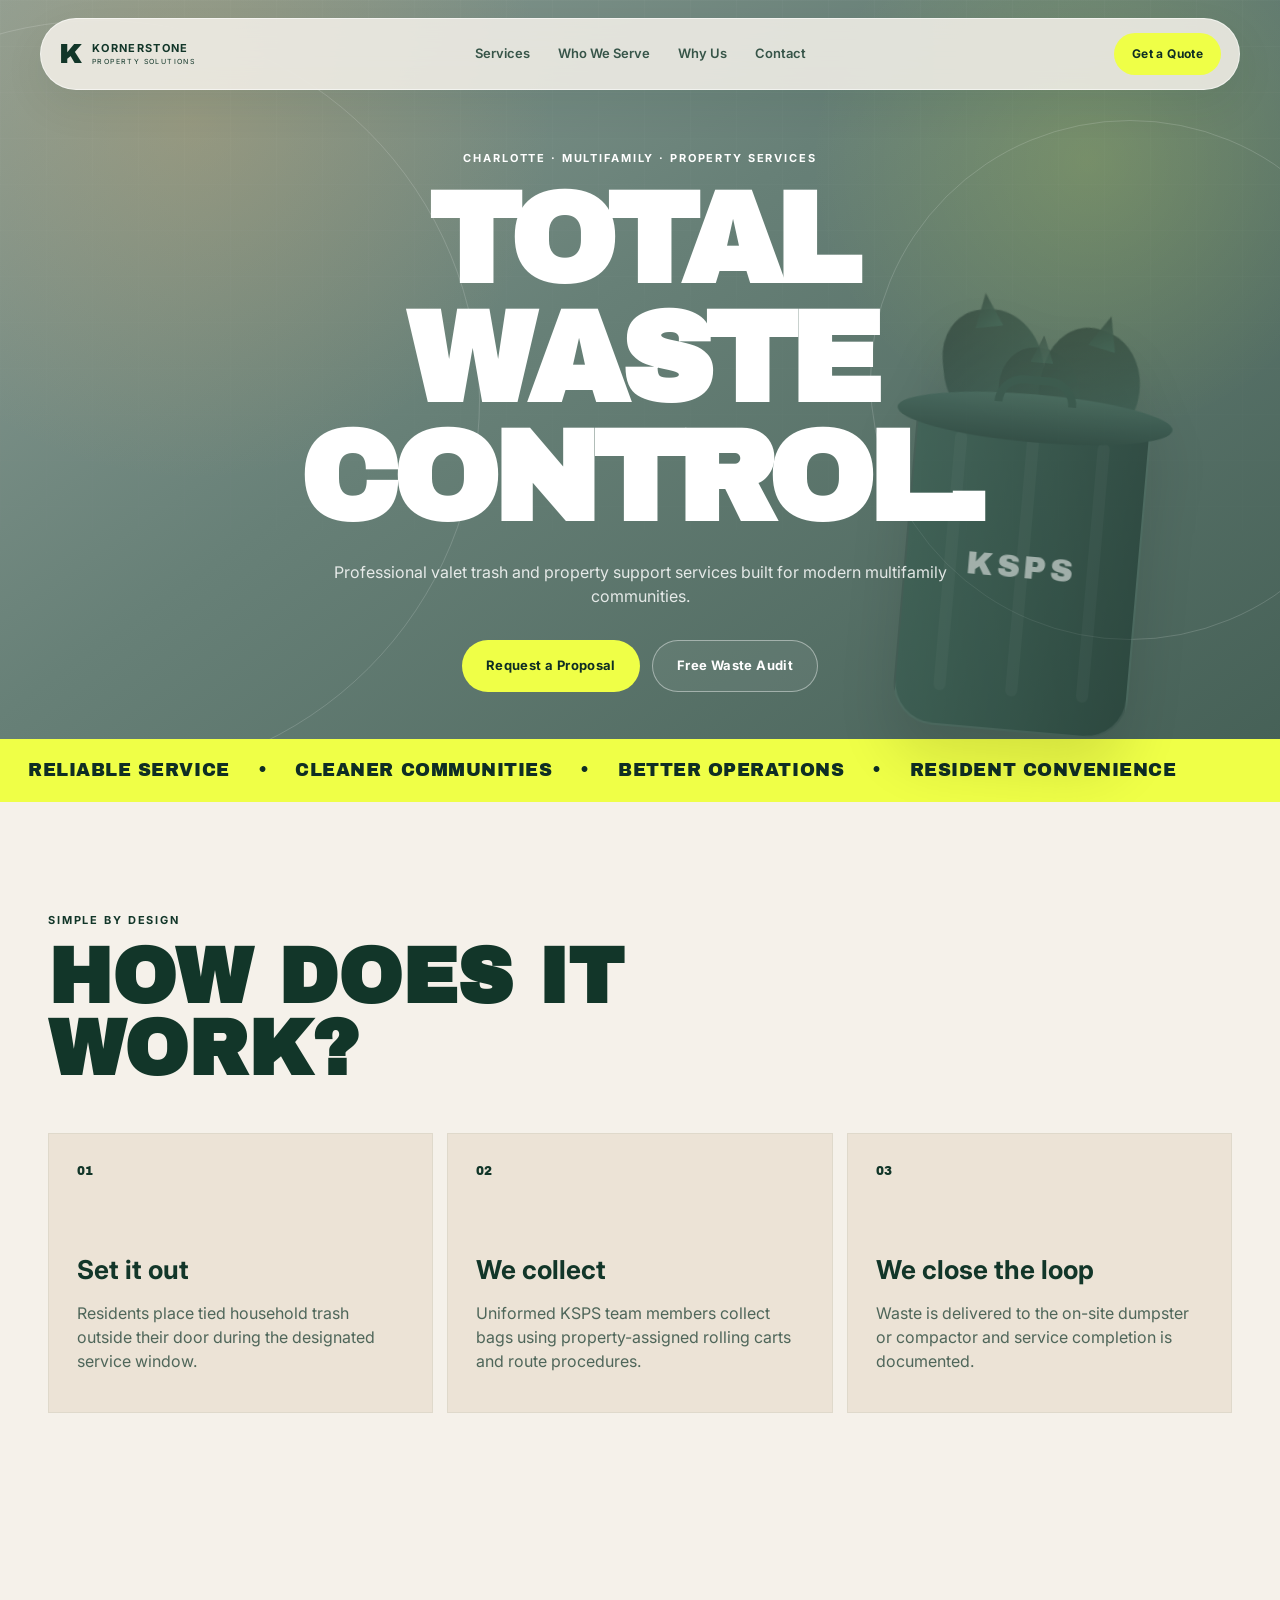
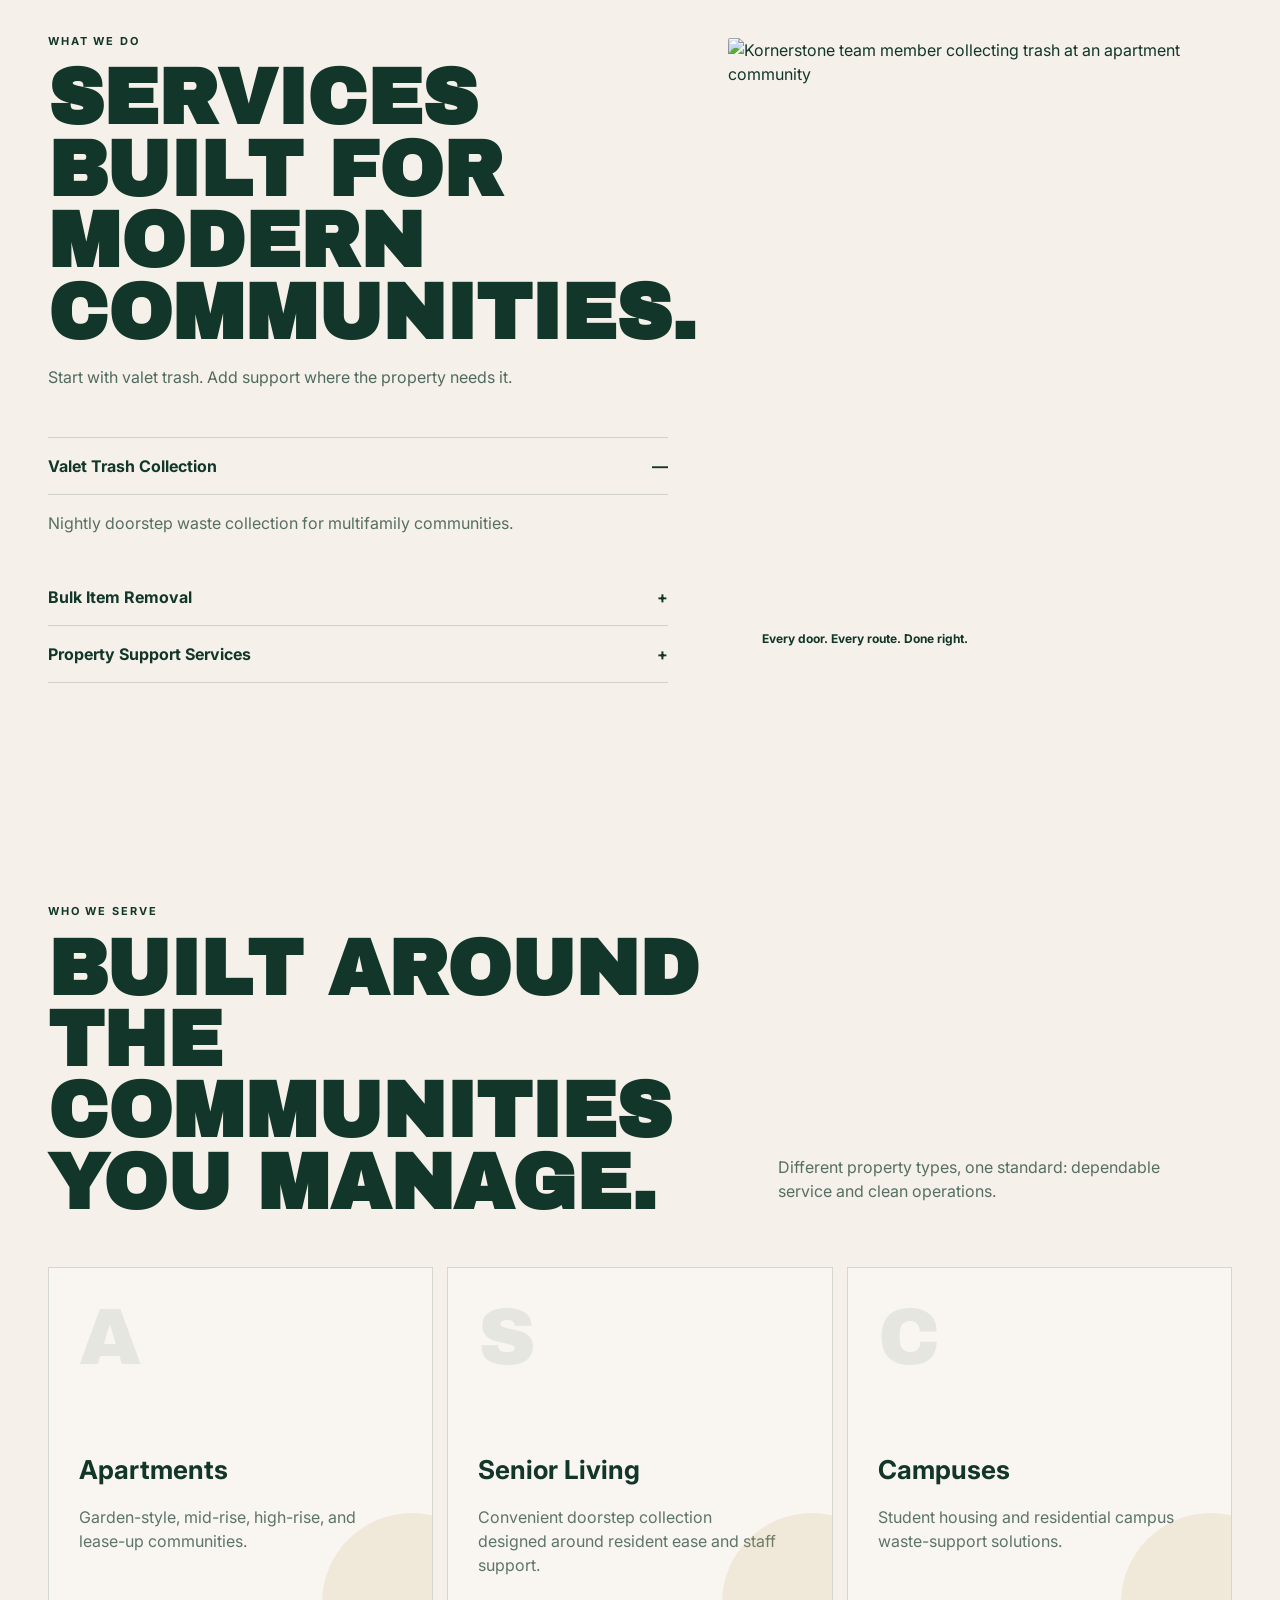
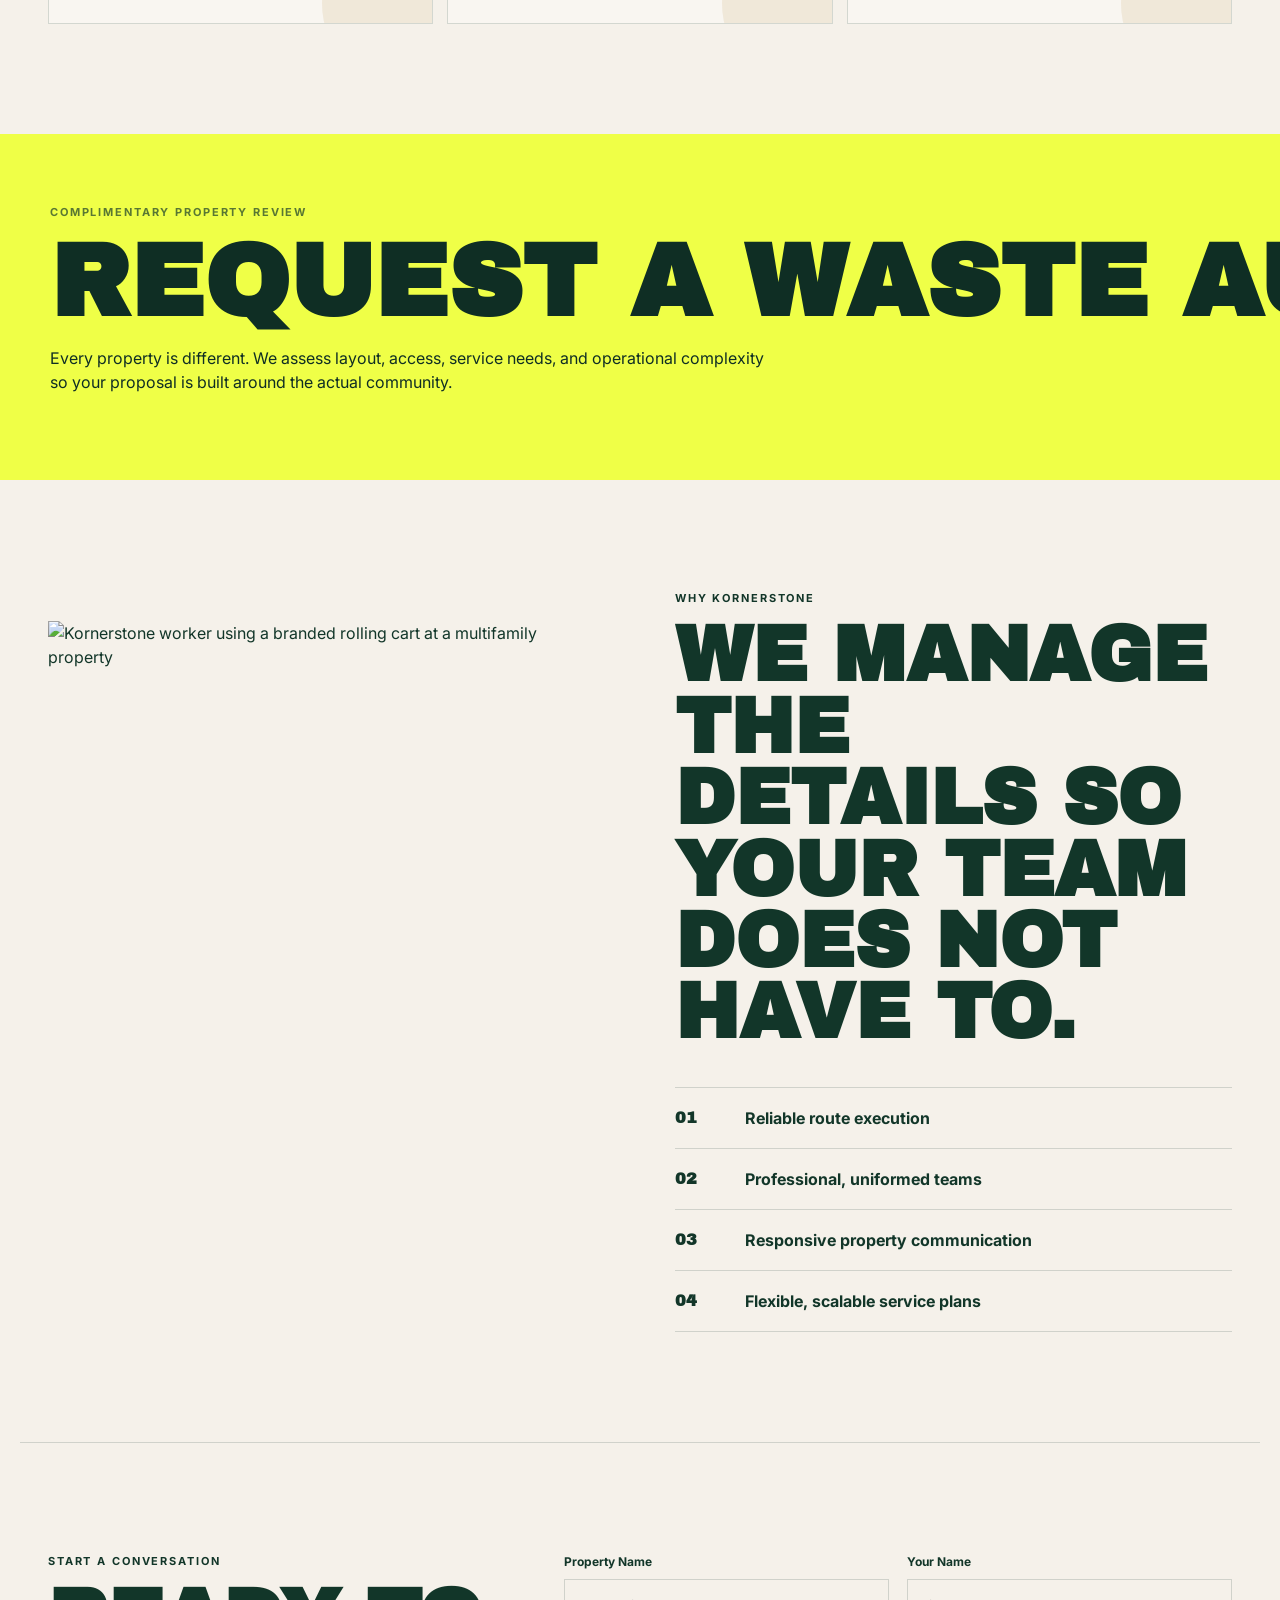
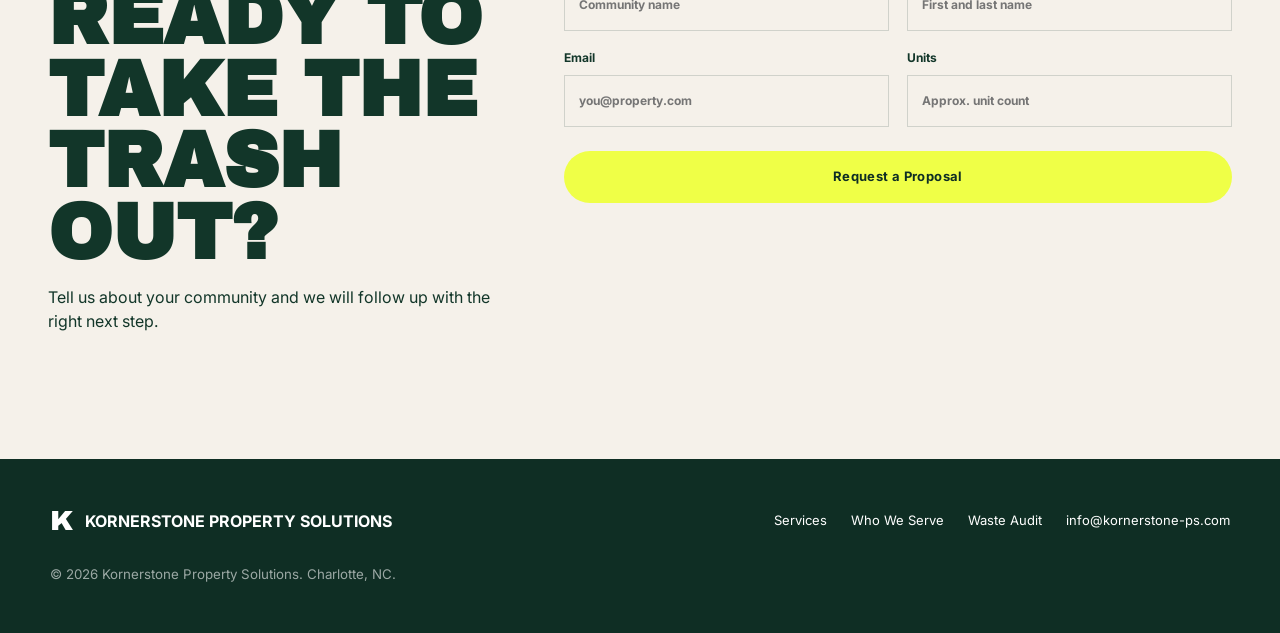
==== index.html @ bb7fffed "Add files via upload" ====
<!DOCTYPE html>
<html lang="en">
<head>
  <meta charset="UTF-8" />
  <meta name="viewport" content="width=device-width, initial-scale=1.0" />
  <meta name="description" content="Kornerstone Property Solutions provides valet trash and property support services for multifamily communities." />
  <title>Kornerstone Property Solutions | Total Waste Control</title>
  <link rel="preconnect" href="https://fonts.googleapis.com">
  <link rel="preconnect" href="https://fonts.gstatic.com" crossorigin>
  <link href="https://fonts.googleapis.com/css2?family=Archivo+Black&family=Inter:wght@400;500;600;700&display=swap" rel="stylesheet">
  <link rel="stylesheet" href="styles.css" />
</head>
<body>
  <header class="site-header">
    <a class="brand" href="#top" aria-label="Kornerstone Property Solutions home">
      <span class="brand-mark">K</span>
      <span class="brand-copy">
        <strong>KORNERSTONE</strong>
        <small>PROPERTY SOLUTIONS</small>
      </span>
    </a>

    <nav class="nav-links" aria-label="Primary navigation">
      <a href="#services">Services</a>
      <a href="#communities">Who We Serve</a>
      <a href="#why">Why Us</a>
      <a href="#contact">Contact</a>
    </nav>

    <a class="btn btn-accent btn-small" href="#proposal">Get a Quote</a>
  </header>

  <main id="top">
    <section class="hero">
      <div class="hero-orbit hero-orbit-1"></div>
      <div class="hero-orbit hero-orbit-2"></div>

      <div class="hero-copy">
        <p class="eyebrow">Charlotte · Multifamily · Property Services</p>
        <h1>TOTAL WASTE<br />CONTROL.</h1>
        <p class="hero-sub">
          Professional valet trash and property support services built for modern multifamily communities.
        </p>
        <div class="hero-actions">
          <a class="btn btn-accent" href="#proposal">Request a Proposal</a>
          <a class="btn btn-ghost" href="#audit">Free Waste Audit</a>
        </div>
      </div>

      <div class="trash-can-stage" aria-hidden="true">
        <div class="lid">
          <span class="lid-handle"></span>
        </div>
        <div class="can">
          <div class="can-rib rib-1"></div>
          <div class="can-rib rib-2"></div>
          <div class="can-rib rib-3"></div>
          <div class="can-brand">KSPS</div>
        </div>
        <div class="bag bag-a"></div>
        <div class="bag bag-b"></div>
        <div class="bag bag-c"></div>
      </div>

      <div class="hero-ticker" aria-hidden="true">
        <span>RELIABLE SERVICE</span><span>•</span><span>CLEANER COMMUNITIES</span><span>•</span>
        <span>BETTER OPERATIONS</span><span>•</span><span>RESIDENT CONVENIENCE</span>
      </div>
    </section>

    <section class="how section-shell">
      <div class="section-heading">
        <p class="eyebrow">Simple by design</p>
        <h2>How does it work?</h2>
      </div>
      <div class="step-grid">
        <article class="step-card">
          <span class="step-num">01</span>
          <h3>Set it out</h3>
          <p>Residents place tied household trash outside their door during the designated service window.</p>
        </article>
        <article class="step-card">
          <span class="step-num">02</span>
          <h3>We collect</h3>
          <p>Uniformed KSPS team members collect bags using property-assigned rolling carts and route procedures.</p>
        </article>
        <article class="step-card">
          <span class="step-num">03</span>
          <h3>We close the loop</h3>
          <p>Waste is delivered to the on-site dumpster or compactor and service completion is documented.</p>
        </article>
      </div>
    </section>

    <section id="services" class="services section-shell">
      <div class="services-copy">
        <p class="eyebrow">What we do</p>
        <h2>Services built for modern communities.</h2>
        <p class="section-intro">Start with valet trash. Add support where the property needs it.</p>

        <div class="accordion">
          <button class="accordion-row active" type="button">
            <span>Valet Trash Collection</span>
            <span>—</span>
          </button>
          <div class="accordion-panel open">
            <p>Nightly doorstep waste collection for multifamily communities.</p>
          </div>

          <button class="accordion-row" type="button">
            <span>Bulk Item Removal</span>
            <span>+</span>
          </button>
          <div class="accordion-panel">
            <p>Scheduled support for mattresses, furniture, move-outs, and oversized disposal needs.</p>
          </div>

          <button class="accordion-row" type="button">
            <span>Property Support Services</span>
            <span>+</span>
          </button>
          <div class="accordion-panel">
            <p>Breezeway checks, common-area litter pickup, waste-area support, and custom porter tasks.</p>
          </div>
        </div>
      </div>

      <div class="service-visual">
        <img src="assets/service-evening.png" alt="Kornerstone team member collecting trash at an apartment community" />
        <div class="service-tag">Every door. Every route. Done right.</div>
      </div>
    </section>

    <section id="communities" class="communities section-shell">
      <div class="section-heading split-heading">
        <div>
          <p class="eyebrow">Who we serve</p>
          <h2>Built around the communities you manage.</h2>
        </div>
        <p>Different property types, one standard: dependable service and clean operations.</p>
      </div>

      <div class="community-grid">
        <article class="community-card">
          <span class="community-icon">A</span>
          <h3>Apartments</h3>
          <p>Garden-style, mid-rise, high-rise, and lease-up communities.</p>
        </article>
        <article class="community-card">
          <span class="community-icon">S</span>
          <h3>Senior Living</h3>
          <p>Convenient doorstep collection designed around resident ease and staff support.</p>
        </article>
        <article class="community-card">
          <span class="community-icon">C</span>
          <h3>Campuses</h3>
          <p>Student housing and residential campus waste-support solutions.</p>
        </article>
      </div>
    </section>

    <section id="audit" class="audit-band">
      <div class="audit-copy">
        <p class="eyebrow dark">Complimentary property review</p>
        <h2>REQUEST A WASTE AUDIT.</h2>
        <p>Every property is different. We assess layout, access, service needs, and operational complexity so your proposal is built around the actual community.</p>
      </div>
      <a class="btn btn-dark" href="YOUR_GOOGLE_FORM_URL" target="_blank" rel="noopener">Request Audit</a>
    </section>

    <section id="why" class="why section-shell">
      <div class="why-image">
        <img src="assets/service-outdoor.png" alt="Kornerstone worker using a branded rolling cart at a multifamily property" />
      </div>

      <div class="why-copy">
        <p class="eyebrow">Why Kornerstone</p>
        <h2>We manage the details so your team does not have to.</h2>
        <div class="why-list">
          <div><strong>01</strong><span>Reliable route execution</span></div>
          <div><strong>02</strong><span>Professional, uniformed teams</span></div>
          <div><strong>03</strong><span>Responsive property communication</span></div>
          <div><strong>04</strong><span>Flexible, scalable service plans</span></div>
        </div>
      </div>
    </section>

    <section id="proposal" class="proposal section-shell">
      <div class="proposal-copy">
        <p class="eyebrow">Start a conversation</p>
        <h2>Ready to take the trash out?</h2>
        <p>Tell us about your community and we will follow up with the right next step.</p>
      </div>

      <form class="lead-form" onsubmit="return false;">
        <label>
          Property Name
          <input type="text" name="property" placeholder="Community name" />
        </label>
        <label>
          Your Name
          <input type="text" name="name" placeholder="First and last name" />
        </label>
        <label>
          Email
          <input type="email" name="email" placeholder="you@property.com" />
        </label>
        <label>
          Units
          <input type="number" name="units" placeholder="Approx. unit count" />
        </label>
        <a class="btn btn-accent form-btn" href="YOUR_GOOGLE_FORM_URL" target="_blank" rel="noopener">Request a Proposal</a>
      </form>
    </section>
  </main>

  <footer id="contact" class="footer">
    <div>
      <span class="brand-mark footer-mark">K</span>
      <strong>KORNERSTONE PROPERTY SOLUTIONS</strong>
    </div>
    <div class="footer-links">
      <a href="#services">Services</a>
      <a href="#communities">Who We Serve</a>
      <a href="#audit">Waste Audit</a>
      <a href="mailto:info@kornerstone-ps.com">info@kornerstone-ps.com</a>
    </div>
    <small>© 2026 Kornerstone Property Solutions. Charlotte, NC.</small>
  </footer>

  <script src="main.js"></script>
</body>
</html>
---- styles.css ----
:root {
  --green: #123629;
  --green-2: #0f2e24;
  --gold: #c6a46a;
  --cream: #f5f1ea;
  --white: #ffffff;
  --charcoal: #1f1f1f;
  --acid: #efff47;
  --line: rgba(18, 54, 41, 0.16);
}

* { box-sizing: border-box; }
html { scroll-behavior: smooth; }
body {
  margin: 0;
  color: var(--green);
  background: var(--cream);
  font-family: "Inter", sans-serif;
  line-height: 1.5;
}

a { color: inherit; text-decoration: none; }
img { display: block; width: 100%; }

.site-header {
  position: fixed;
  z-index: 50;
  top: 18px;
  left: 50%;
  transform: translateX(-50%);
  width: min(1200px, calc(100% - 32px));
  display: grid;
  grid-template-columns: 1fr auto 1fr;
  align-items: center;
  gap: 24px;
  padding: 14px 18px;
  background: rgba(245, 241, 234, 0.86);
  backdrop-filter: blur(18px);
  border: 1px solid rgba(255,255,255,.55);
  border-radius: 999px;
  box-shadow: 0 16px 40px rgba(18,54,41,.08);
}

.brand { display: flex; align-items: center; gap: 10px; width: fit-content; }
.brand-mark {
  font-family: "Archivo Black", sans-serif;
  font-size: 28px;
  line-height: 1;
}
.brand-copy { display: flex; flex-direction: column; line-height: 1; }
.brand-copy strong { font-size: 11px; letter-spacing: .12em; }
.brand-copy small { font-size: 7px; letter-spacing: .2em; margin-top: 4px; }

.nav-links { display: flex; gap: 28px; font-size: 13px; font-weight: 600; }
.nav-links a { opacity: .82; }
.nav-links a:hover { opacity: 1; }

.site-header > .btn { justify-self: end; }

.btn {
  display: inline-flex;
  justify-content: center;
  align-items: center;
  min-height: 52px;
  padding: 0 24px;
  border-radius: 999px;
  font-size: 13px;
  font-weight: 700;
  letter-spacing: .03em;
  transition: .2s ease;
}
.btn:hover { transform: translateY(-2px); }
.btn-small { min-height: 42px; padding: 0 18px; font-size: 12px; }
.btn-accent { background: var(--acid); color: var(--green-2); }
.btn-ghost { border: 1px solid rgba(255,255,255,.42); color: white; background: rgba(255,255,255,.06); }
.btn-dark { background: var(--green-2); color: white; }

.hero {
  position: relative;
  min-height: 780px;
  overflow: hidden;
  display: grid;
  place-items: center;
  padding: 150px 24px 110px;
  background:
    radial-gradient(circle at 15% 15%, rgba(198,164,106,.32), transparent 28%),
    radial-gradient(circle at 85% 20%, rgba(239,255,71,.16), transparent 22%),
    linear-gradient(145deg, #8d9e96 0%, #678077 42%, #445f55 100%);
  color: white;
}

.hero::after {
  content: "";
  position: absolute;
  inset: 0;
  background-image: linear-gradient(rgba(255,255,255,.025) 1px, transparent 1px),
                    linear-gradient(90deg, rgba(255,255,255,.025) 1px, transparent 1px);
  background-size: 46px 46px;
  mask-image: linear-gradient(to bottom, black, transparent 88%);
}

.hero-copy {
  position: relative;
  z-index: 4;
  max-width: 860px;
  text-align: center;
}
.eyebrow {
  margin: 0 0 14px;
  font-size: 11px;
  font-weight: 700;
  letter-spacing: .17em;
  text-transform: uppercase;
}
.eyebrow.dark { color: rgba(18,54,41,.68); }

.hero h1, h2 {
  font-family: "Archivo Black", sans-serif;
  text-transform: uppercase;
  line-height: .93;
  margin: 0;
}
.hero h1 {
  font-size: clamp(64px, 10vw, 150px);
  letter-spacing: -.055em;
}
.hero-sub {
  max-width: 640px;
  margin: 22px auto 0;
  font-size: 16px;
  color: rgba(255,255,255,.84);
}
.hero-actions { margin-top: 32px; display: flex; gap: 12px; justify-content: center; flex-wrap: wrap; }

.trash-can-stage {
  position: absolute;
  z-index: 2;
  width: 330px;
  height: 420px;
  right: 7%;
  bottom: 70px;
  transform: rotate(5deg);
  opacity: .45;
  filter: drop-shadow(0 35px 30px rgba(0,0,0,.25));
}
.can {
  position: absolute;
  bottom: 0;
  left: 48px;
  width: 235px;
  height: 315px;
  border-radius: 14px 14px 42px 42px;
  background: linear-gradient(90deg, #264f42, #173b30 52%, #09261e);
  border: 2px solid rgba(255,255,255,.16);
}
.lid {
  position: absolute;
  top: 82px;
  left: 28px;
  width: 276px;
  height: 48px;
  border-radius: 50%;
  background: linear-gradient(#365f53, #0b281f);
  z-index: 5;
}
.lid-handle {
  position: absolute;
  width: 82px;
  height: 28px;
  border: 8px solid #173b30;
  border-bottom: 0;
  border-radius: 30px 30px 0 0;
  top: -18px;
  left: 96px;
}
.can-rib {
  position: absolute;
  top: 18px;
  width: 12px;
  height: 260px;
  background: rgba(255,255,255,.06);
  border-radius: 99px;
}
.rib-1 { left: 38px; }
.rib-2 { left: 110px; }
.rib-3 { right: 38px; }
.can-brand {
  position: absolute;
  left: 50%;
  top: 48%;
  transform: translate(-50%,-50%);
  font-family: "Archivo Black", sans-serif;
  letter-spacing: .12em;
  font-size: 32px;
}
.bag {
  position: absolute;
  width: 100px;
  height: 115px;
  border-radius: 44% 56% 50% 50%;
  background: linear-gradient(145deg, rgba(8,24,19,.92), rgba(37,82,68,.88));
  filter: blur(.15px);
}
.bag::before {
  content: "";
  position: absolute;
  top: -16px;
  left: 36px;
  width: 28px;
  height: 34px;
  background: inherit;
  clip-path: polygon(50% 0, 100% 100%, 0 100%);
}
.bag-a { top: 0; left: 70px; transform: rotate(-11deg); }
.bag-b { top: 12px; left: 168px; transform: rotate(12deg); }
.bag-c { top: 25px; left: 118px; transform: scale(.82); opacity: .78; }

.hero-orbit {
  position: absolute;
  border: 1px solid rgba(255,255,255,.16);
  border-radius: 50%;
}
.hero-orbit-1 { width: 760px; height: 760px; left: -280px; top: 20px; }
.hero-orbit-2 { width: 520px; height: 520px; right: -110px; top: 120px; }

.hero-ticker {
  position: absolute;
  bottom: 0;
  left: 0;
  width: max-content;
  min-width: 100%;
  display: flex;
  gap: 28px;
  padding: 18px 28px;
  background: var(--acid);
  color: var(--green-2);
  font-family: "Archivo Black", sans-serif;
  font-size: 18px;
  letter-spacing: .03em;
}

.section-shell {
  max-width: 1240px;
  margin: 0 auto;
  padding: 110px 28px;
}
.section-heading { max-width: 800px; margin-bottom: 48px; }
.section-heading h2, .services h2, .why h2, .proposal h2 {
  font-size: clamp(42px, 6vw, 84px);
  color: var(--green);
}
.section-intro { max-width: 560px; color: rgba(18,54,41,.72); }

.step-grid {
  display: grid;
  grid-template-columns: repeat(3, 1fr);
  gap: 14px;
}
.step-card {
  min-height: 280px;
  padding: 28px;
  background: #ece3d6;
  border: 1px solid rgba(18,54,41,.06);
}
.step-num {
  display: block;
  margin-bottom: 70px;
  font-family: "Archivo Black", sans-serif;
  font-size: 12px;
}
.step-card h3 { margin: 0 0 12px; font-size: 26px; }
.step-card p { margin: 0; color: rgba(18,54,41,.72); }

.services {
  display: grid;
  grid-template-columns: .9fr 1.1fr;
  gap: 60px;
  align-items: center;
}
.services-copy h2 { max-width: 620px; }
.accordion { margin-top: 48px; border-top: 1px solid var(--line); }
.accordion-row {
  width: 100%;
  appearance: none;
  border: 0;
  border-bottom: 1px solid var(--line);
  background: transparent;
  color: var(--green);
  padding: 18px 0;
  display: flex;
  justify-content: space-between;
  font: 700 16px "Inter", sans-serif;
  text-align: left;
  cursor: pointer;
}
.accordion-panel {
  display: none;
  padding: 0 0 18px;
  color: rgba(18,54,41,.7);
}
.accordion-panel.open { display: block; }

.service-visual { position: relative; }
.service-visual img {
  min-height: 640px;
  object-fit: cover;
  border-radius: 2px;
}
.service-tag {
  position: absolute;
  left: 18px;
  bottom: 18px;
  padding: 12px 16px;
  background: rgba(245,241,234,.88);
  backdrop-filter: blur(12px);
  font-weight: 700;
  font-size: 12px;
}

.split-heading {
  display: grid;
  grid-template-columns: 1.2fr .8fr;
  gap: 50px;
  align-items: end;
  max-width: none;
}
.split-heading > p { color: rgba(18,54,41,.7); max-width: 420px; }

.community-grid {
  display: grid;
  grid-template-columns: repeat(3, 1fr);
  gap: 14px;
}
.community-card {
  position: relative;
  min-height: 320px;
  padding: 30px;
  border: 1px solid var(--line);
  background: rgba(255,255,255,.34);
  overflow: hidden;
}
.community-card::after {
  content: "";
  position: absolute;
  width: 180px;
  height: 180px;
  border-radius: 50%;
  right: -70px;
  bottom: -70px;
  background: rgba(198,164,106,.18);
}
.community-icon {
  font-family: "Archivo Black", sans-serif;
  font-size: 80px;
  line-height: 1;
  color: rgba(18,54,41,.08);
}
.community-card h3 { font-size: 26px; margin: 72px 0 8px; }
.community-card p { max-width: 300px; color: rgba(18,54,41,.68); }

.audit-band {
  display: grid;
  grid-template-columns: 1fr auto;
  gap: 36px;
  align-items: center;
  padding: 70px max(28px, calc((100vw - 1180px)/2));
  background: var(--acid);
  color: var(--green-2);
}
.audit-band h2 {
  color: var(--green-2);
  font-size: clamp(54px, 8vw, 108px);
  white-space: nowrap;
}
.audit-band p { max-width: 720px; }

.why {
  display: grid;
  grid-template-columns: 1fr 1fr;
  gap: 70px;
  align-items: center;
}
.why-image img { height: 680px; object-fit: cover; }
.why-list { margin-top: 38px; border-top: 1px solid var(--line); }
.why-list div {
  display: grid;
  grid-template-columns: 70px 1fr;
  align-items: center;
  padding: 18px 0;
  border-bottom: 1px solid var(--line);
}
.why-list strong { font-family: "Archivo Black", sans-serif; }
.why-list span { font-weight: 700; }

.proposal {
  display: grid;
  grid-template-columns: .8fr 1.2fr;
  gap: 70px;
  align-items: start;
  border-top: 1px solid var(--line);
}
.lead-form {
  display: grid;
  grid-template-columns: 1fr 1fr;
  gap: 18px;
}
.lead-form label {
  display: flex;
  flex-direction: column;
  gap: 8px;
  font-size: 12px;
  font-weight: 700;
}
.lead-form input {
  width: 100%;
  height: 52px;
  border: 1px solid var(--line);
  background: transparent;
  padding: 0 14px;
  font: inherit;
}
.form-btn { grid-column: 1 / -1; margin-top: 6px; }

.footer {
  display: grid;
  grid-template-columns: 1fr auto;
  gap: 30px;
  align-items: center;
  padding: 48px max(28px, calc((100vw - 1180px)/2));
  background: var(--green-2);
  color: white;
}
.footer > div:first-child { display: flex; align-items: center; gap: 12px; }
.footer-links { display: flex; gap: 24px; flex-wrap: wrap; justify-content: flex-end; font-size: 13px; }
.footer small { grid-column: 1 / -1; opacity: .58; }

@media (max-width: 900px) {
  .site-header {
    grid-template-columns: 1fr auto;
    border-radius: 24px;
  }
  .nav-links { display: none; }
  .trash-can-stage { opacity: .22; right: -100px; }
  .step-grid, .community-grid, .services, .why, .proposal, .split-heading { grid-template-columns: 1fr; }
  .service-visual img, .why-image img { min-height: 0; height: 520px; }
  .audit-band { grid-template-columns: 1fr; }
  .audit-band h2 { white-space: normal; }
}

@media (max-width: 620px) {
  .site-header { top: 10px; width: calc(100% - 18px); padding: 11px 12px; }
  .brand-copy { display: none; }
  .hero { min-height: 700px; padding-top: 125px; }
  .hero h1 { font-size: clamp(52px, 17vw, 78px); }
  .section-shell { padding: 76px 18px; }
  .step-grid, .community-grid, .lead-form { grid-template-columns: 1fr; }
  .step-card { min-height: 220px; }
  .step-num { margin-bottom: 45px; }
  .footer { grid-template-columns: 1fr; }
  .footer-links { justify-content: flex-start; }
}
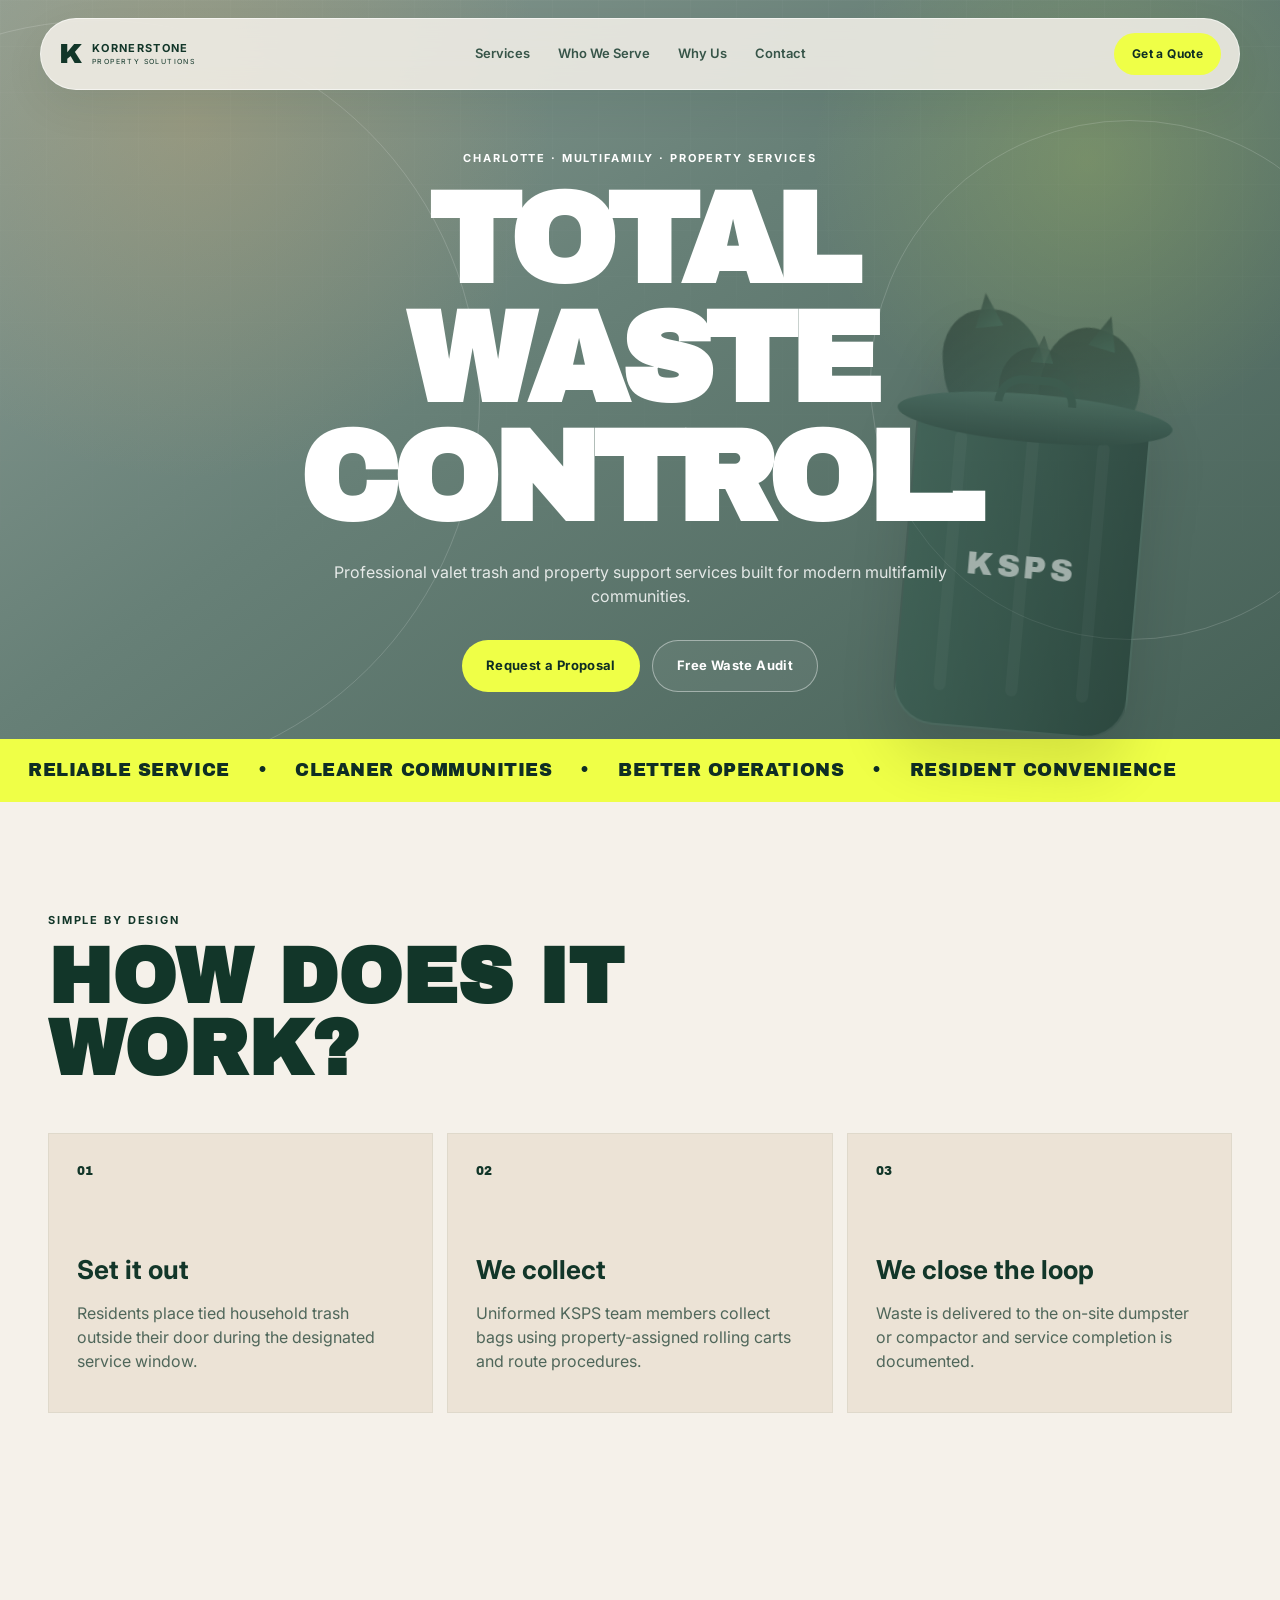
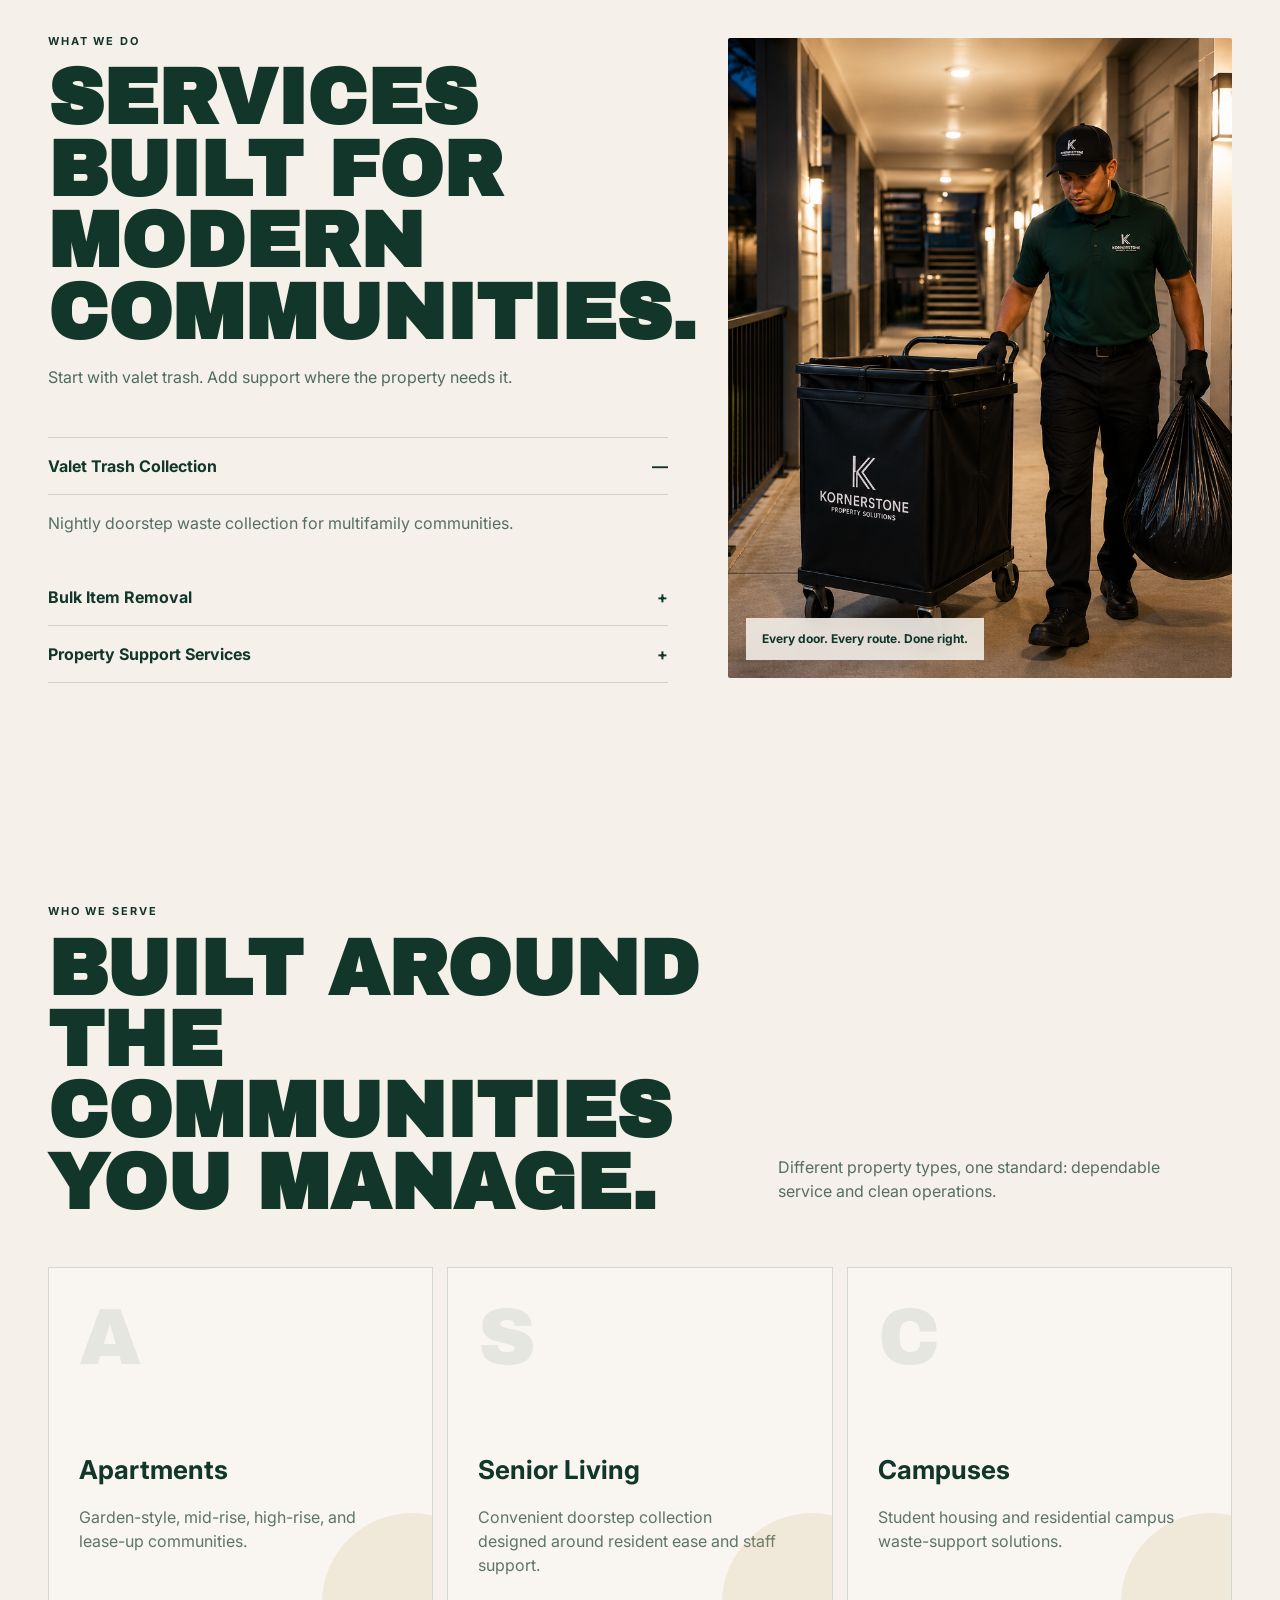
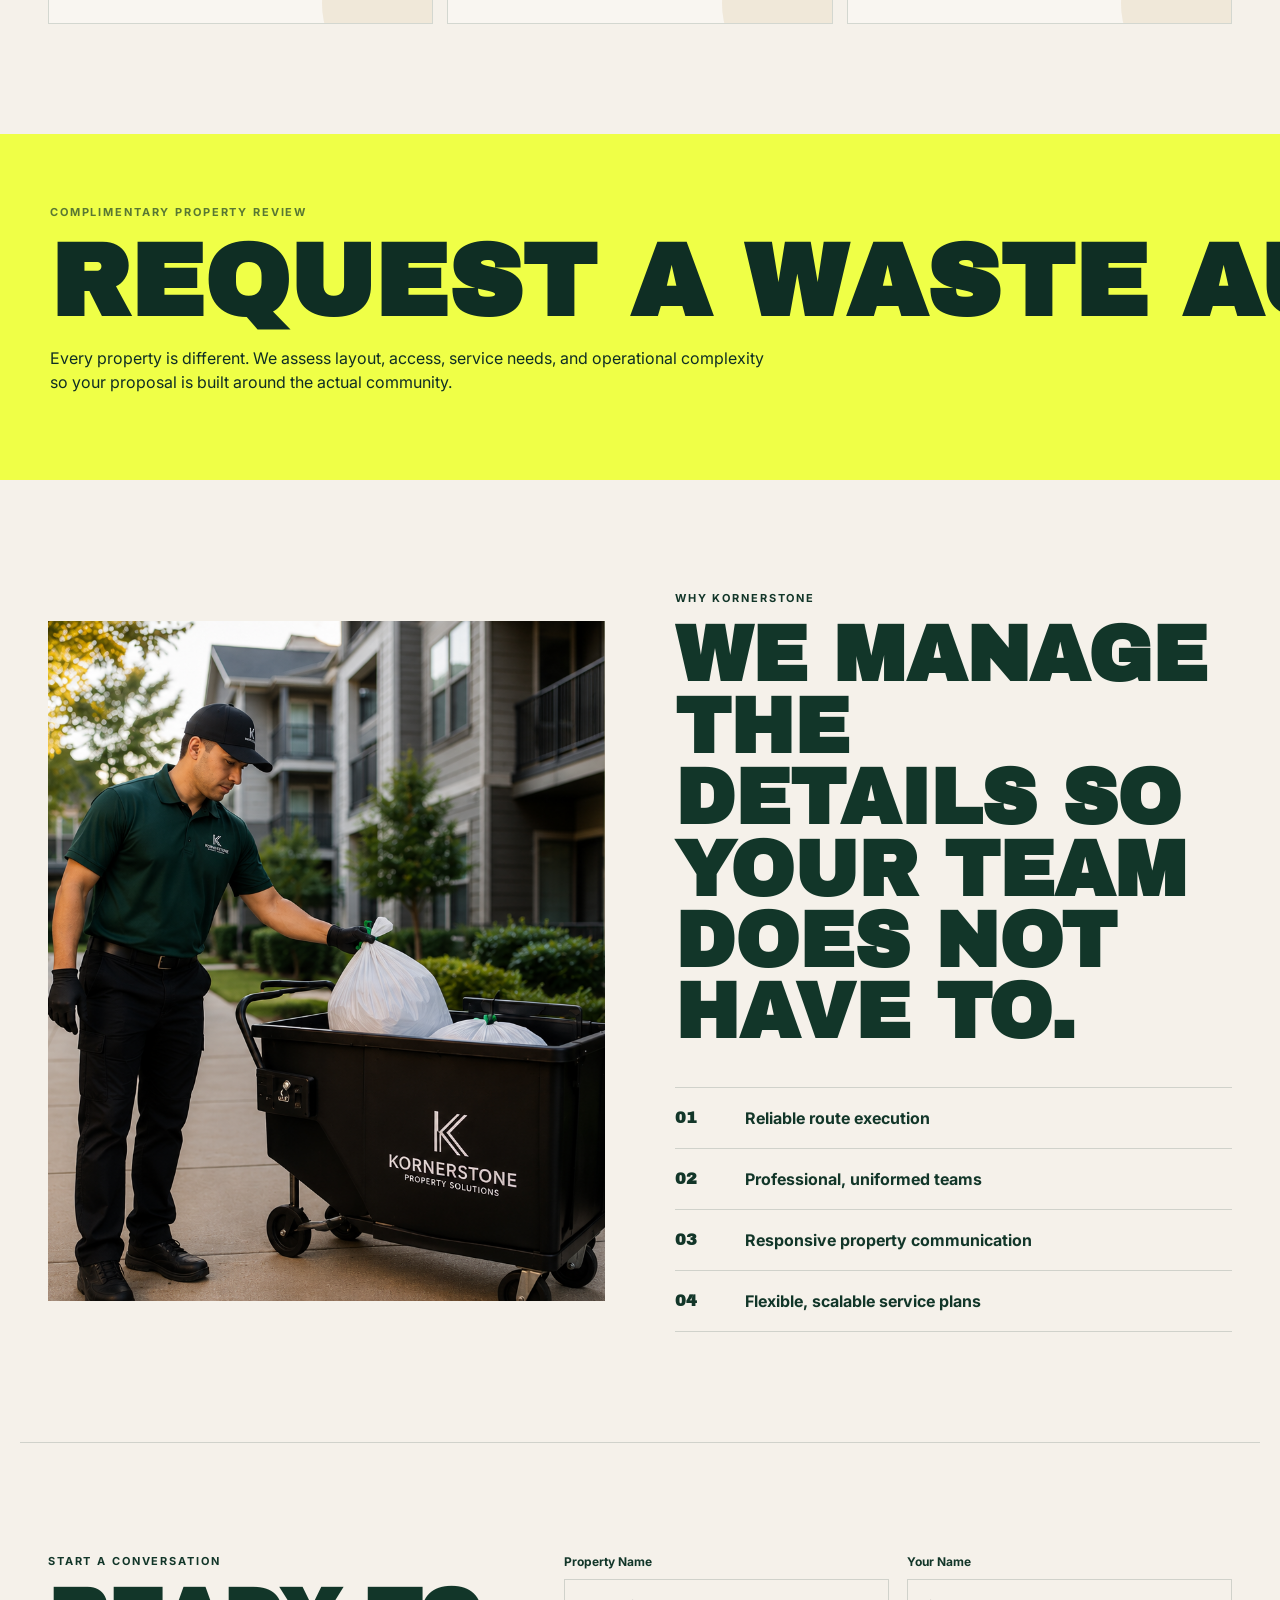
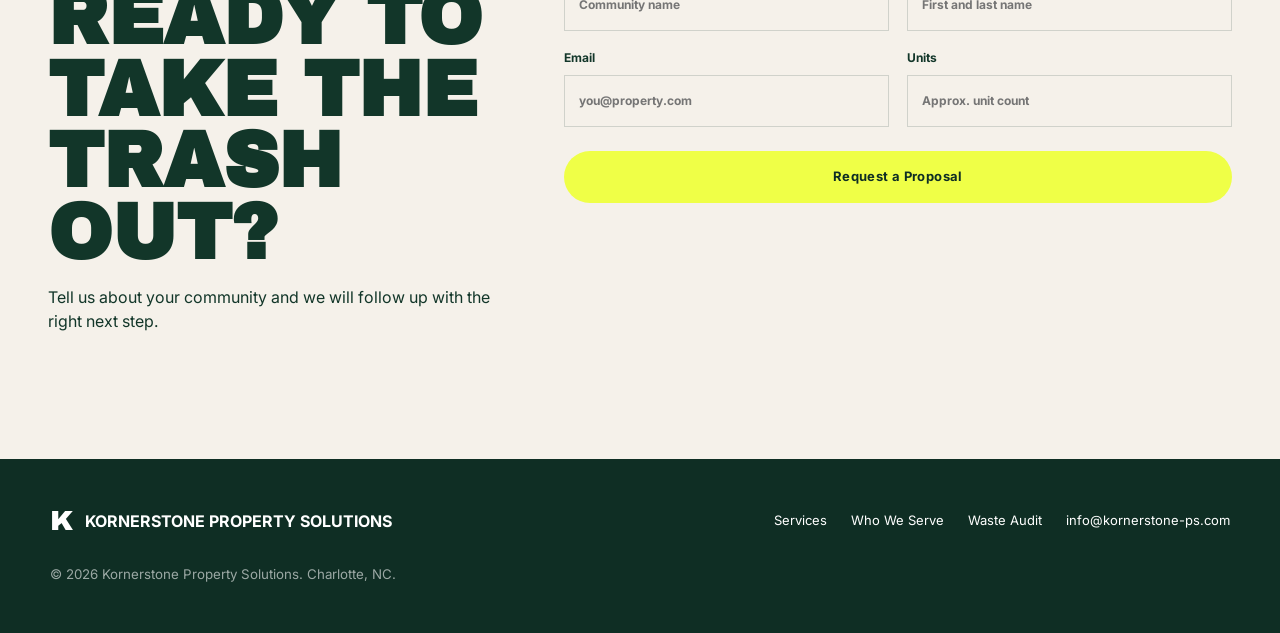
==== commit 275fc559: "Update index.html added google form links" ====
--- a/index.html
+++ b/index.html
@@ -165,7 +165,7 @@
         <h2>REQUEST A WASTE AUDIT.</h2>
         <p>Every property is different. We assess layout, access, service needs, and operational complexity so your proposal is built around the actual community.</p>
       </div>
-      <a class="btn btn-dark" href="YOUR_GOOGLE_FORM_URL" target="_blank" rel="noopener">Request Audit</a>
+      <a class="btn btn-dark" href="https://forms.gle/8qVsE6ZEoEvBXLe5A" target="_blank" rel="noopener">Request Audit</a>
     </section>
 
     <section id="why" class="why section-shell">
@@ -209,7 +209,7 @@
           Units
           <input type="number" name="units" placeholder="Approx. unit count" />
         </label>
-        <a class="btn btn-accent form-btn" href="YOUR_GOOGLE_FORM_URL" target="_blank" rel="noopener">Request a Proposal</a>
+        <a class="btn btn-accent form-btn" href="https://forms.gle/8qVsE6ZEoEvBXLe5A" target="_blank" rel="noopener">Request a Proposal</a>
       </form>
     </section>
   </main>
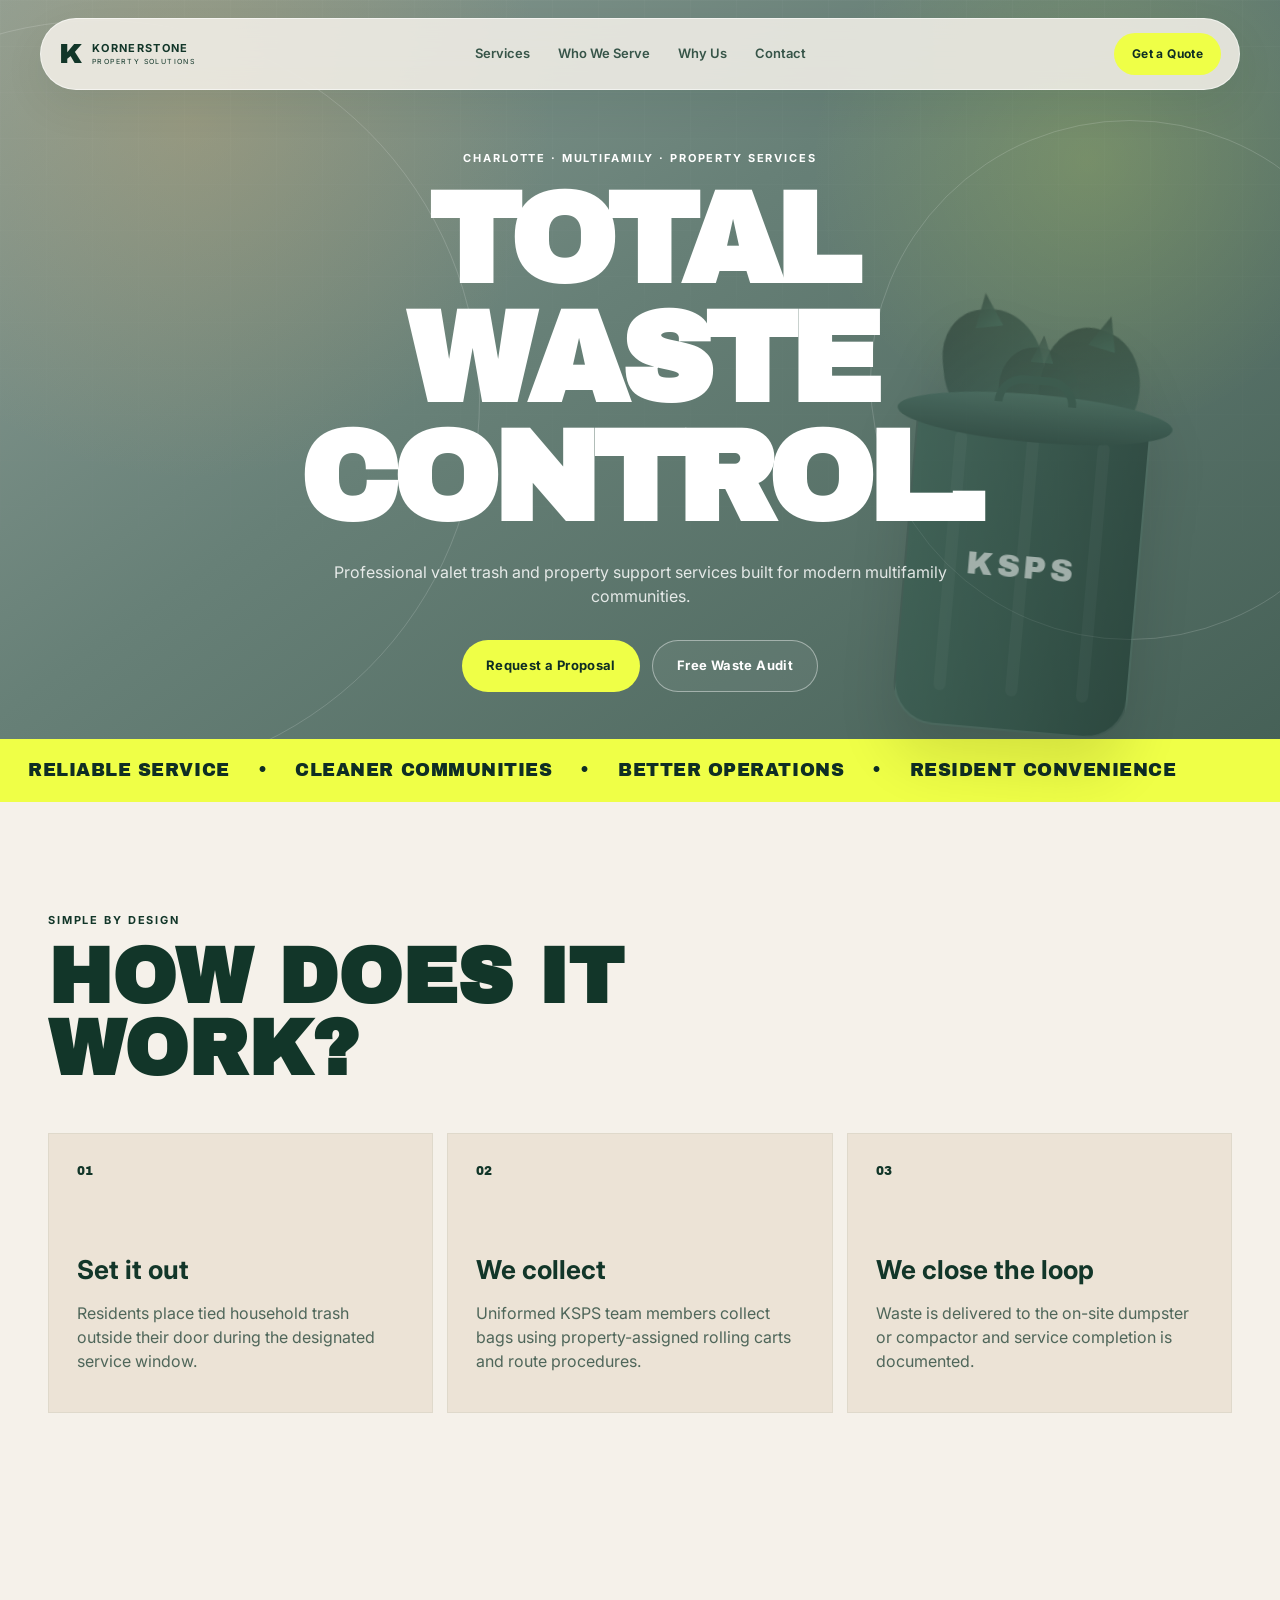
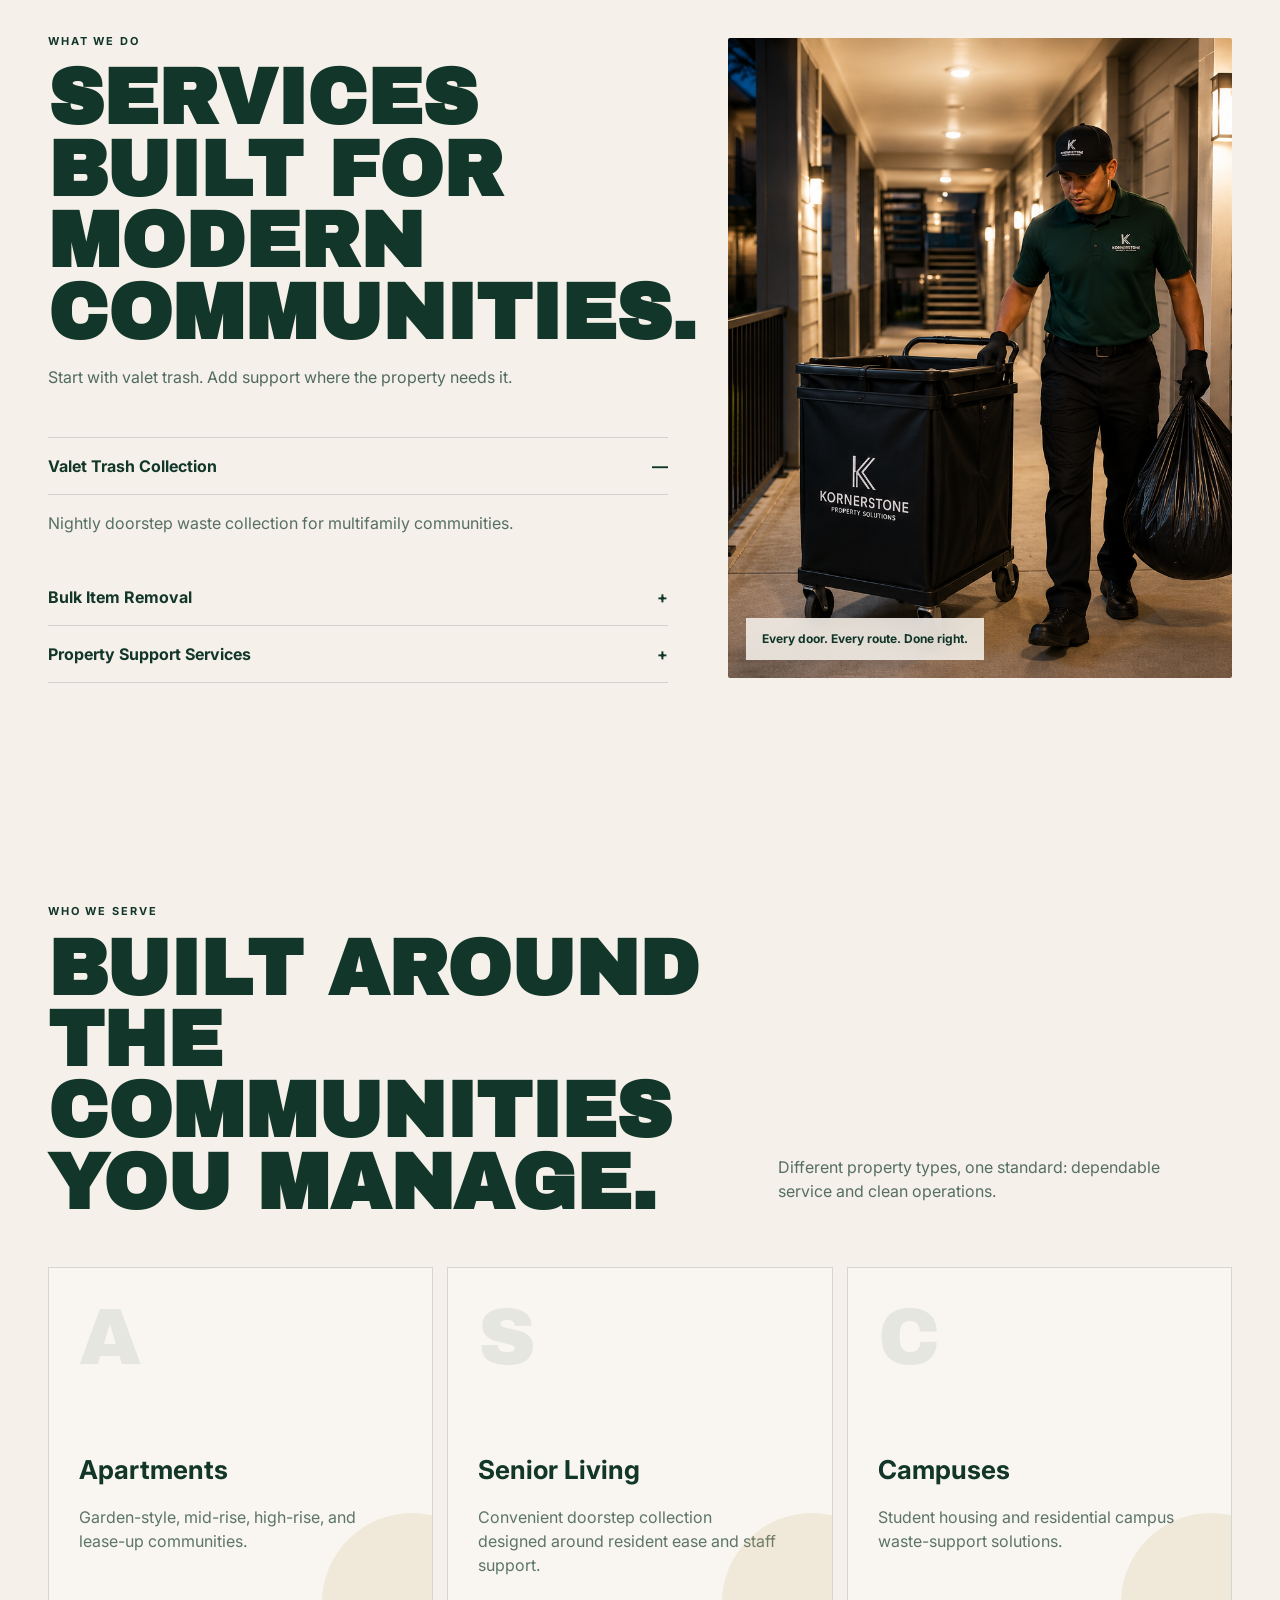
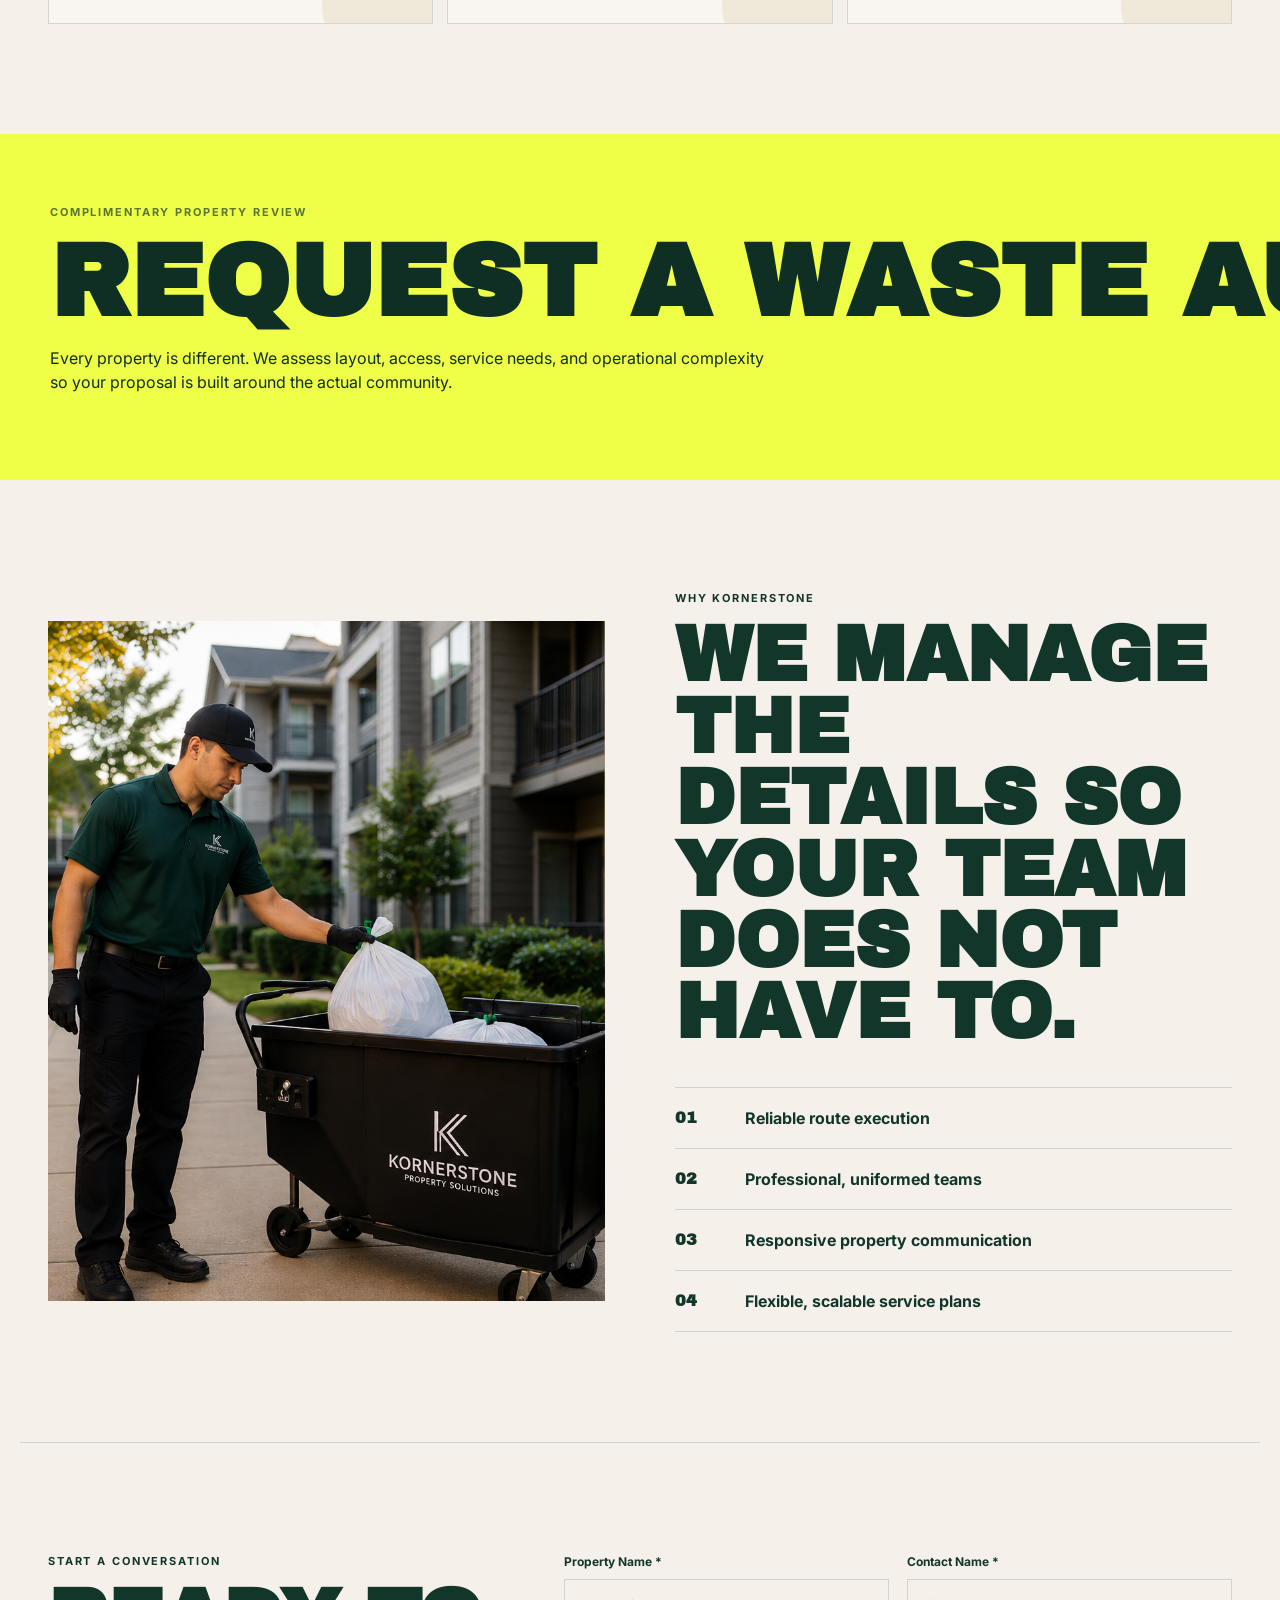
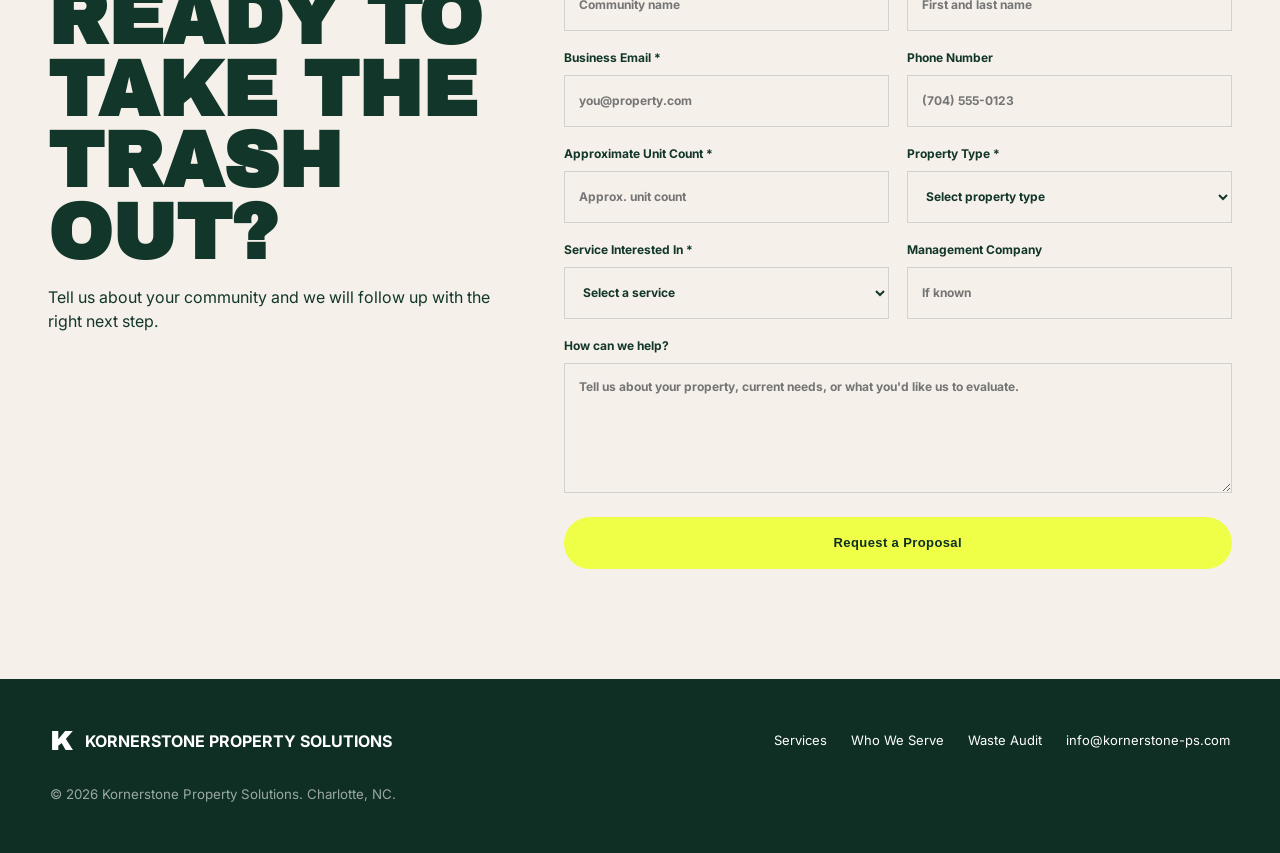
==== commit a8af5cea: "Add files via upload" ====
--- a/index.html
+++ b/index.html
@@ -165,7 +165,7 @@
         <h2>REQUEST A WASTE AUDIT.</h2>
         <p>Every property is different. We assess layout, access, service needs, and operational complexity so your proposal is built around the actual community.</p>
       </div>
-      <a class="btn btn-dark" href="https://forms.gle/8qVsE6ZEoEvBXLe5A" target="_blank" rel="noopener">Request Audit</a>
+      <a class="btn btn-dark" href="https://forms.gle/hsfh5GYrnToHuRmx5" target="_blank" rel="noopener">Request Audit</a>
     </section>
 
     <section id="why" class="why section-shell">
@@ -192,24 +192,52 @@
         <p>Tell us about your community and we will follow up with the right next step.</p>
       </div>
 
-      <form class="lead-form" onsubmit="return false;">
-        <label>
-          Property Name
-          <input type="text" name="property" placeholder="Community name" />
-        </label>
-        <label>
-          Your Name
-          <input type="text" name="name" placeholder="First and last name" />
-        </label>
-        <label>
-          Email
-          <input type="email" name="email" placeholder="you@property.com" />
-        </label>
-        <label>
-          Units
-          <input type="number" name="units" placeholder="Approx. unit count" />
-        </label>
-        <a class="btn btn-accent form-btn" href="https://forms.gle/8qVsE6ZEoEvBXLe5A" target="_blank" rel="noopener">Request a Proposal</a>
+      <form class="lead-form" id="proposalForm" action="https://formspree.io/f/xljrvvvd" method="POST">
+        <input type="hidden" name="lead_source" value="KSPS Website" />
+
+        <label>Property Name *
+          <input type="text" name="property_name" placeholder="Community name" required />
+        </label>
+        <label>Contact Name *
+          <input type="text" name="contact_name" placeholder="First and last name" required />
+        </label>
+        <label>Business Email *
+          <input type="email" name="email" placeholder="you@property.com" required />
+        </label>
+        <label>Phone Number
+          <input type="tel" name="phone" placeholder="(704) 555-0123" />
+        </label>
+        <label>Approximate Unit Count *
+          <input type="number" name="unit_count" min="1" placeholder="Approx. unit count" required />
+        </label>
+        <label>Property Type *
+          <select name="property_type" required>
+            <option value="" selected disabled>Select property type</option>
+            <option>Apartment Community</option>
+            <option>Senior Living</option>
+            <option>Student Housing / Campus</option>
+            <option>Mixed-Use Residential</option>
+            <option>Other</option>
+          </select>
+        </label>
+        <label>Service Interested In *
+          <select name="service_interest" required>
+            <option value="" selected disabled>Select a service</option>
+            <option>Valet Trash Collection</option>
+            <option>Bulk Item Removal</option>
+            <option>Property Support Services</option>
+            <option>Multiple Services</option>
+            <option>Not Sure Yet</option>
+          </select>
+        </label>
+        <label>Management Company
+          <input type="text" name="management_company" placeholder="If known" />
+        </label>
+        <label class="full">How can we help?
+          <textarea name="message" rows="5" placeholder="Tell us about your property, current needs, or what you'd like us to evaluate."></textarea>
+        </label>
+        <div class="form-status full" id="proposalFormStatus" aria-live="polite"></div>
+        <button class="btn btn-accent form-btn" id="proposalSubmitBtn" type="submit">Request a Proposal</button>
       </form>
     </section>
   </main>
--- a/styles.css
+++ b/styles.css
@@ -459,3 +459,18 @@
   .footer { grid-template-columns: 1fr; }
   .footer-links { justify-content: flex-start; }
 }
+
+
+/* Formspree inline proposal form */
+.lead-form select,.lead-form textarea{width:100%;border:1px solid var(--line);background:transparent;padding:0 14px;font:inherit;color:var(--green)}
+.lead-form select{height:52px}
+.lead-form textarea{min-height:130px;padding-top:14px;resize:vertical}
+.lead-form .full{grid-column:1/-1}
+.lead-form button.form-btn{grid-column:1/-1;width:100%;border:0;cursor:pointer}
+.lead-form button.form-btn:disabled{opacity:.6;cursor:wait;transform:none}
+.form-status{display:none;padding:16px 18px;border:1px solid var(--line);font-size:13px;line-height:1.5}
+.form-status.show{display:block}
+.form-status.error{background:rgba(150,40,40,.07);color:#7a2d2d}
+.form-success-card{grid-column:1/-1;padding:34px;background:var(--green-2);color:white;text-align:center}
+.form-success-card strong{display:block;font-family:"Archivo Black",sans-serif;font-size:clamp(24px,4vw,42px);text-transform:uppercase;line-height:1;margin-bottom:12px}
+.form-success-card p{margin:0 auto;max-width:560px;color:rgba(255,255,255,.78)}
